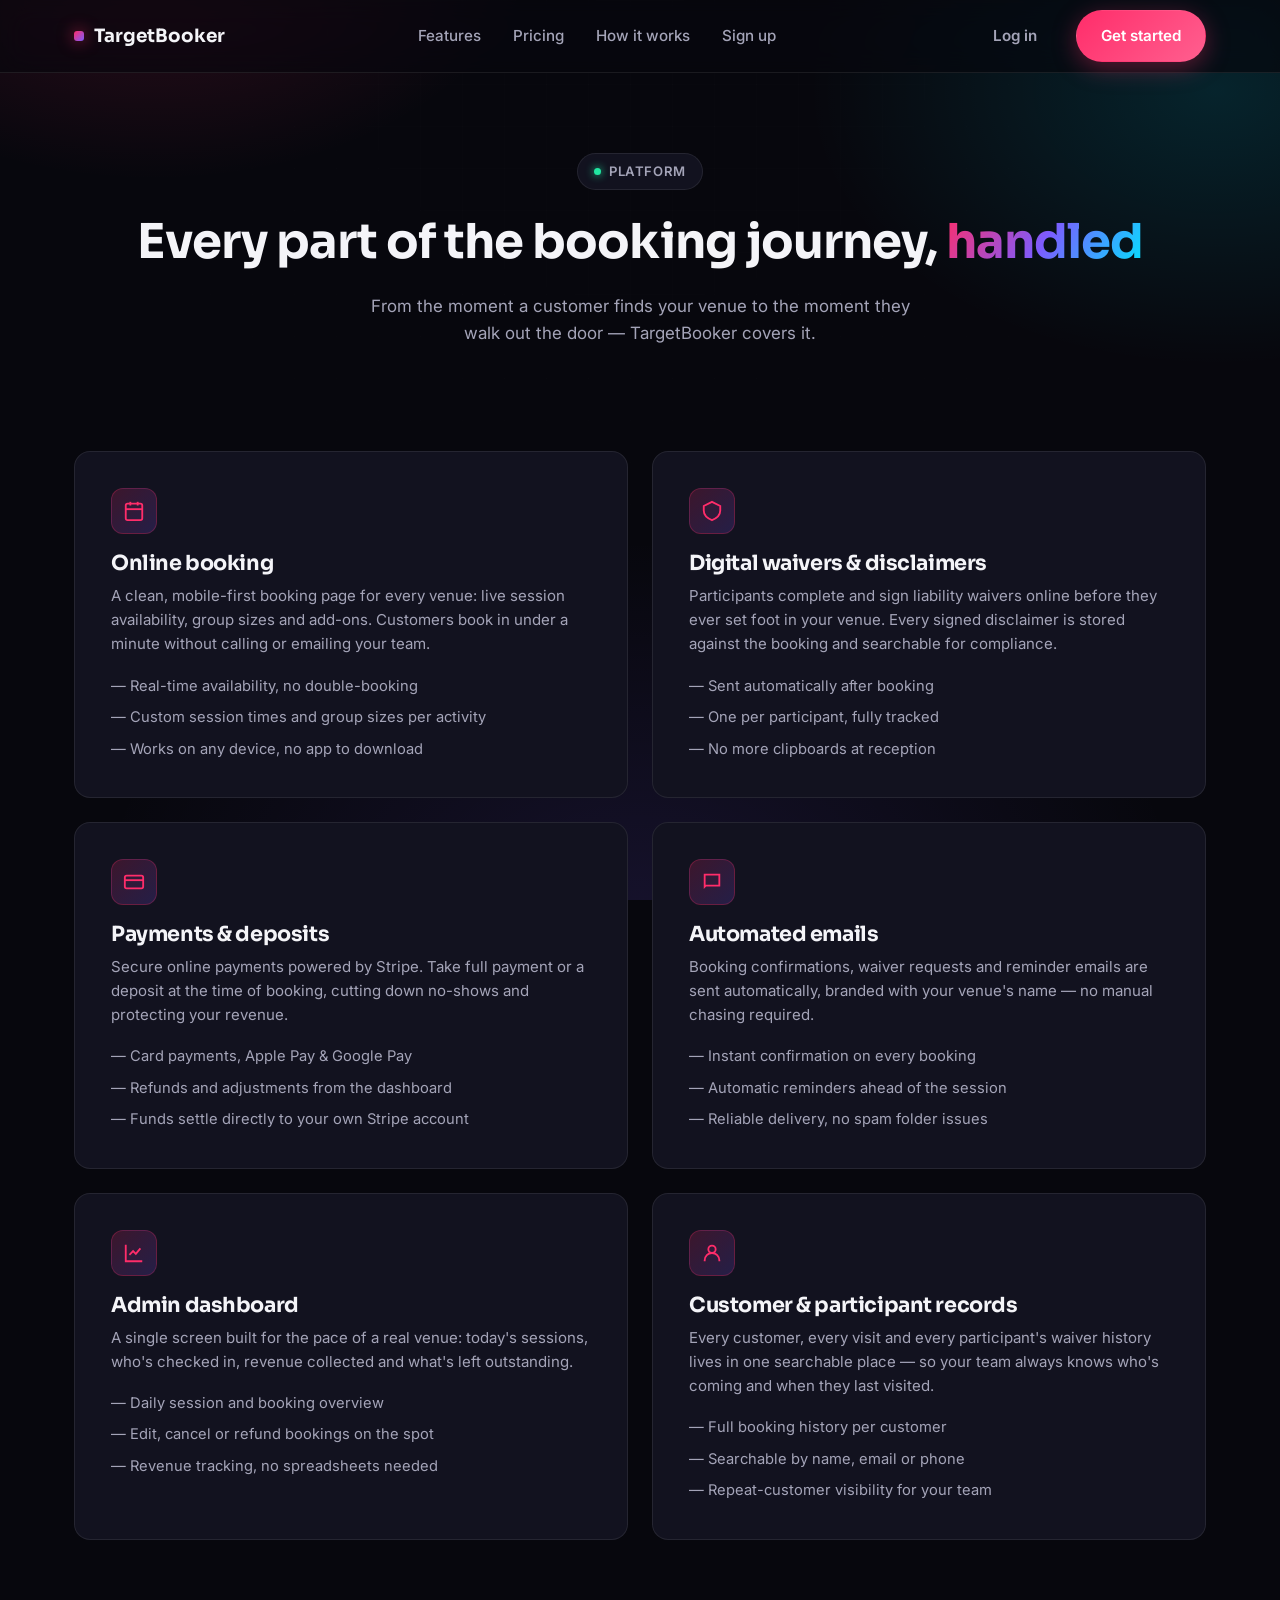
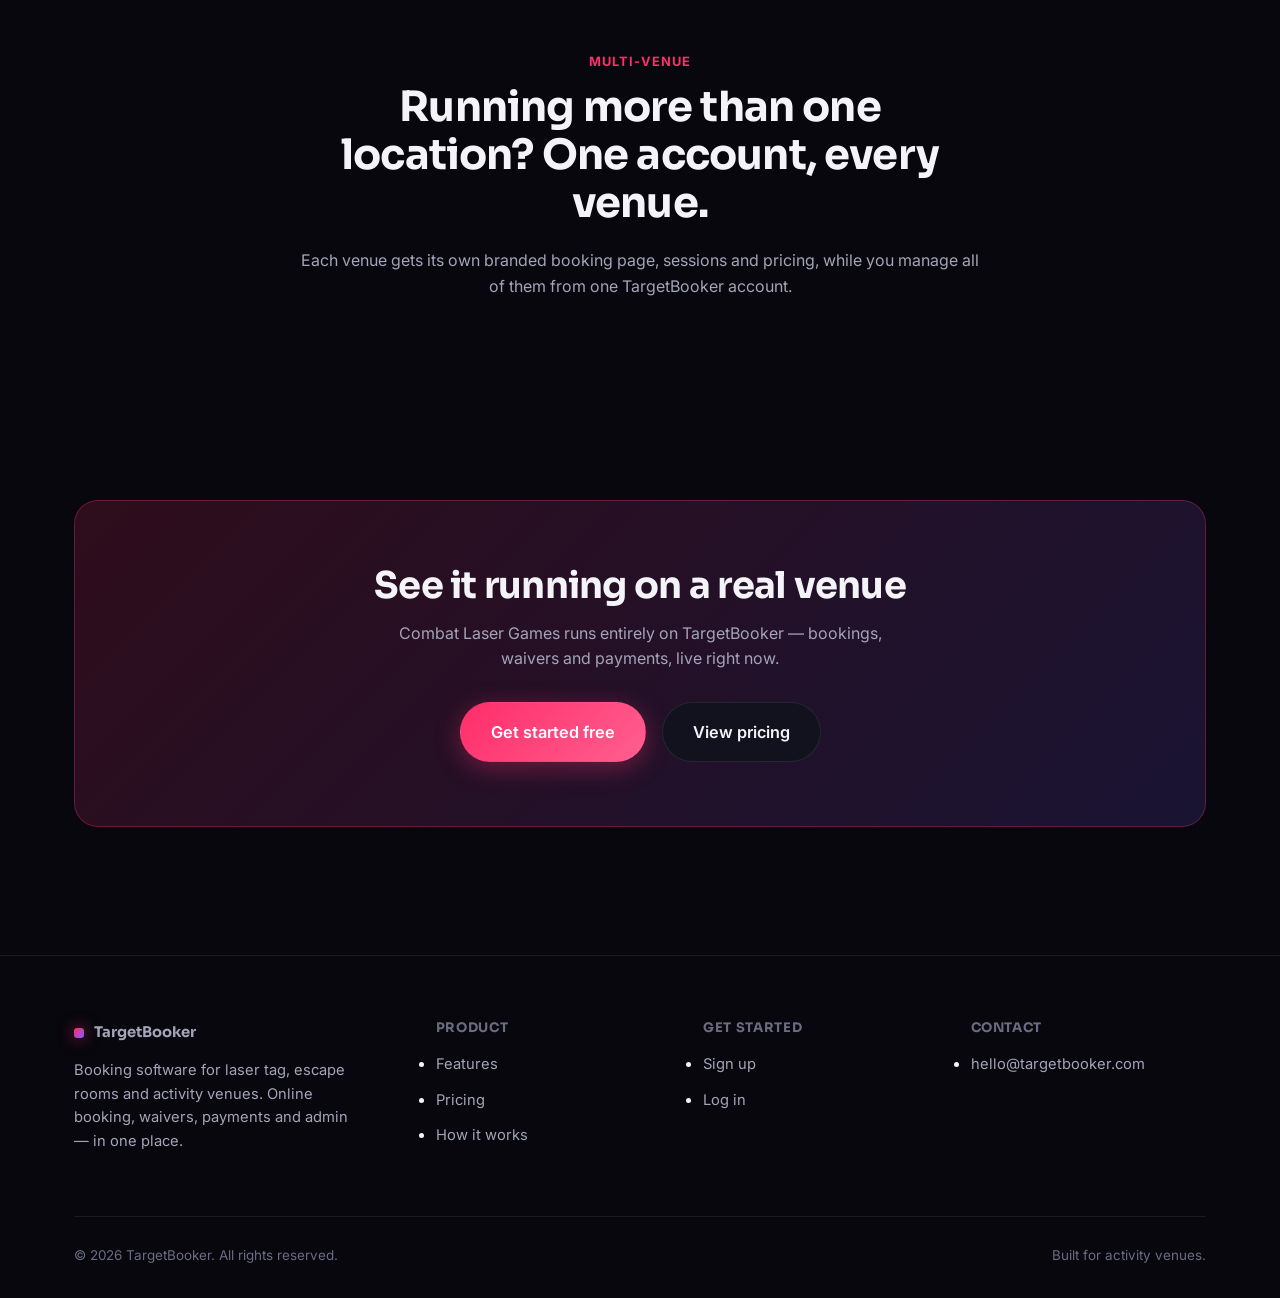
==== features.html @ 28a4218d "Initial TargetBooker marketing site (home, features, pricing, signup, how it works) Co-Authored-By: " ====
<!DOCTYPE html>
<html lang="en">
<head>
<meta charset="UTF-8">
<meta name="viewport" content="width=device-width, initial-scale=1">
<title>Features — TargetBooker</title>
<meta name="description" content="Everything TargetBooker gives your activity venue: online booking, digital waivers, Stripe payments, automated emails, admin dashboard and customer records.">
<link rel="preconnect" href="https://fonts.googleapis.com">
<link href="https://fonts.googleapis.com/css2?family=Inter:wght@400;500;600;700&family=Sora:wght@500;600;700;800&display=swap" rel="stylesheet">
<link rel="stylesheet" href="assets/styles.css">
</head>
<body>
<div class="bg-glow"></div>
<div class="grid-overlay"></div>
<a class="skip-link" href="#main">Skip to content</a>

<header class="nav">
  <div class="container">
    <a href="index.html" class="brand"><span class="dot"></span> TargetBooker</a>
    <nav class="nav-links" id="nav-links">
      <a href="features.html">Features</a>
      <a href="pricing.html">Pricing</a>
      <a href="info.html">How it works</a>
      <a href="signup.html">Sign up</a>
    </nav>
    <div class="nav-cta">
      <a href="https://app.targetbooker.com" class="btn btn-ghost">Log in</a>
      <a href="signup.html" class="btn btn-primary">Get started</a>
      <button class="nav-toggle" aria-label="Toggle menu" aria-expanded="false">
        <svg width="20" height="20" viewBox="0 0 24 24" fill="none" stroke="currentColor" stroke-width="2"><line x1="3" y1="6" x2="21" y2="6"/><line x1="3" y1="12" x2="21" y2="12"/><line x1="3" y1="18" x2="21" y2="18"/></svg>
      </button>
    </div>
  </div>
</header>

<main id="main">

  <section class="page-header">
    <div class="container">
      <span class="eyebrow"><span class="pulse"></span> Platform</span>
      <h1>Every part of the booking journey, <span class="grad" style="background:linear-gradient(120deg,var(--accent),var(--accent-3),var(--accent-2));-webkit-background-clip:text;background-clip:text;color:transparent;">handled</span></h1>
      <p>From the moment a customer finds your venue to the moment they walk out the door — TargetBooker covers it.</p>
    </div>
  </section>

  <section class="section section-tight">
    <div class="container">
      <div class="grid grid-2">
        <div class="card" style="padding:36px;">
          <div class="icon-box"><svg width="22" height="22" viewBox="0 0 24 24" fill="none" stroke="currentColor" stroke-width="2"><rect x="3" y="4" width="18" height="18" rx="2"/><line x1="3" y1="10" x2="21" y2="10"/><line x1="8" y1="2" x2="8" y2="6"/><line x1="16" y1="2" x2="16" y2="6"/></svg></div>
          <h3 style="font-size:1.3rem;">Online booking</h3>
          <p>A clean, mobile-first booking page for every venue: live session availability, group sizes and add-ons. Customers book in under a minute without calling or emailing your team.</p>
          <ul style="list-style:none;padding:0;margin:18px 0 0;display:flex;flex-direction:column;gap:8px;">
            <li style="color:var(--text-dim);font-size:.92rem;">— Real-time availability, no double-booking</li>
            <li style="color:var(--text-dim);font-size:.92rem;">— Custom session times and group sizes per activity</li>
            <li style="color:var(--text-dim);font-size:.92rem;">— Works on any device, no app to download</li>
          </ul>
        </div>
        <div class="card" style="padding:36px;">
          <div class="icon-box"><svg width="22" height="22" viewBox="0 0 24 24" fill="none" stroke="currentColor" stroke-width="2"><path d="M12 2l9 4.5v5c0 5-4 8.5-9 10.5-5-2-9-5.5-9-10.5v-5L12 2z"/></svg></div>
          <h3 style="font-size:1.3rem;">Digital waivers &amp; disclaimers</h3>
          <p>Participants complete and sign liability waivers online before they ever set foot in your venue. Every signed disclaimer is stored against the booking and searchable for compliance.</p>
          <ul style="list-style:none;padding:0;margin:18px 0 0;display:flex;flex-direction:column;gap:8px;">
            <li style="color:var(--text-dim);font-size:.92rem;">— Sent automatically after booking</li>
            <li style="color:var(--text-dim);font-size:.92rem;">— One per participant, fully tracked</li>
            <li style="color:var(--text-dim);font-size:.92rem;">— No more clipboards at reception</li>
          </ul>
        </div>
        <div class="card" style="padding:36px;">
          <div class="icon-box"><svg width="22" height="22" viewBox="0 0 24 24" fill="none" stroke="currentColor" stroke-width="2"><rect x="2" y="5" width="20" height="14" rx="2"/><line x1="2" y1="10" x2="22" y2="10"/></svg></div>
          <h3 style="font-size:1.3rem;">Payments &amp; deposits</h3>
          <p>Secure online payments powered by Stripe. Take full payment or a deposit at the time of booking, cutting down no-shows and protecting your revenue.</p>
          <ul style="list-style:none;padding:0;margin:18px 0 0;display:flex;flex-direction:column;gap:8px;">
            <li style="color:var(--text-dim);font-size:.92rem;">— Card payments, Apple Pay &amp; Google Pay</li>
            <li style="color:var(--text-dim);font-size:.92rem;">— Refunds and adjustments from the dashboard</li>
            <li style="color:var(--text-dim);font-size:.92rem;">— Funds settle directly to your own Stripe account</li>
          </ul>
        </div>
        <div class="card" style="padding:36px;">
          <div class="icon-box"><svg width="22" height="22" viewBox="0 0 24 24" fill="none" stroke="currentColor" stroke-width="2"><path d="M4 4h16v12H5.17L4 17.17V4z"/></svg></div>
          <h3 style="font-size:1.3rem;">Automated emails</h3>
          <p>Booking confirmations, waiver requests and reminder emails are sent automatically, branded with your venue's name — no manual chasing required.</p>
          <ul style="list-style:none;padding:0;margin:18px 0 0;display:flex;flex-direction:column;gap:8px;">
            <li style="color:var(--text-dim);font-size:.92rem;">— Instant confirmation on every booking</li>
            <li style="color:var(--text-dim);font-size:.92rem;">— Automatic reminders ahead of the session</li>
            <li style="color:var(--text-dim);font-size:.92rem;">— Reliable delivery, no spam folder issues</li>
          </ul>
        </div>
        <div class="card" style="padding:36px;">
          <div class="icon-box"><svg width="22" height="22" viewBox="0 0 24 24" fill="none" stroke="currentColor" stroke-width="2"><path d="M3 3v18h18"/><path d="M7 14l4-4 3 3 5-6"/></svg></div>
          <h3 style="font-size:1.3rem;">Admin dashboard</h3>
          <p>A single screen built for the pace of a real venue: today's sessions, who's checked in, revenue collected and what's left outstanding.</p>
          <ul style="list-style:none;padding:0;margin:18px 0 0;display:flex;flex-direction:column;gap:8px;">
            <li style="color:var(--text-dim);font-size:.92rem;">— Daily session and booking overview</li>
            <li style="color:var(--text-dim);font-size:.92rem;">— Edit, cancel or refund bookings on the spot</li>
            <li style="color:var(--text-dim);font-size:.92rem;">— Revenue tracking, no spreadsheets needed</li>
          </ul>
        </div>
        <div class="card" style="padding:36px;">
          <div class="icon-box"><svg width="22" height="22" viewBox="0 0 24 24" fill="none" stroke="currentColor" stroke-width="2"><circle cx="12" cy="8" r="4"/><path d="M4 21v-1a8 8 0 0116 0v1"/></svg></div>
          <h3 style="font-size:1.3rem;">Customer &amp; participant records</h3>
          <p>Every customer, every visit and every participant's waiver history lives in one searchable place — so your team always knows who's coming and when they last visited.</p>
          <ul style="list-style:none;padding:0;margin:18px 0 0;display:flex;flex-direction:column;gap:8px;">
            <li style="color:var(--text-dim);font-size:.92rem;">— Full booking history per customer</li>
            <li style="color:var(--text-dim);font-size:.92rem;">— Searchable by name, email or phone</li>
            <li style="color:var(--text-dim);font-size:.92rem;">— Repeat-customer visibility for your team</li>
          </ul>
        </div>
      </div>
    </div>
  </section>

  <section class="section section-tight">
    <div class="container">
      <div class="section-head">
        <span class="kicker">Multi-venue</span>
        <h2>Running more than one location? One account, every venue.</h2>
        <p>Each venue gets its own branded booking page, sessions and pricing, while you manage all of them from one TargetBooker account.</p>
      </div>
    </div>
  </section>

  <section class="section">
    <div class="container">
      <div class="cta-band">
        <h2>See it running on a real venue</h2>
        <p>Combat Laser Games runs entirely on TargetBooker — bookings, waivers and payments, live right now.</p>
        <div class="hero-actions" style="margin-bottom:0;">
          <a href="signup.html" class="btn btn-primary btn-lg">Get started free</a>
          <a href="pricing.html" class="btn btn-secondary btn-lg">View pricing</a>
        </div>
      </div>
    </div>
  </section>

</main>

<footer>
  <div class="container">
    <div class="footer-grid">
      <div>
        <a href="index.html" class="brand" style="margin-bottom:14px;display:inline-flex;"><span class="dot"></span> TargetBooker</a>
        <p style="max-width:280px;font-size:.92rem;">Booking software for laser tag, escape rooms and activity venues. Online booking, waivers, payments and admin — in one place.</p>
      </div>
      <div>
        <h4>Product</h4>
        <ul>
          <li><a href="features.html">Features</a></li>
          <li><a href="pricing.html">Pricing</a></li>
          <li><a href="info.html">How it works</a></li>
        </ul>
      </div>
      <div>
        <h4>Get started</h4>
        <ul>
          <li><a href="signup.html">Sign up</a></li>
          <li><a href="https://app.targetbooker.com">Log in</a></li>
        </ul>
      </div>
      <div>
        <h4>Contact</h4>
        <ul>
          <li><a href="mailto:hello@targetbooker.com">hello@targetbooker.com</a></li>
        </ul>
      </div>
    </div>
    <div class="footer-bottom">
      <span>© 2026 TargetBooker. All rights reserved.</span>
      <span>Built for activity venues.</span>
    </div>
  </div>
</footer>

<script src="assets/main.js"></script>
</body>
</html>
---- assets/styles.css ----
:root{
  --bg:#07070d;
  --bg-soft:#0d0d18;
  --surface:#12121f;
  --surface-2:#171728;
  --border:rgba(255,255,255,0.08);
  --text:#f4f4f8;
  --text-dim:#a4a4b8;
  --text-faint:#6b6b82;
  --accent:#ff2d6a;
  --accent-2:#00e5ff;
  --accent-3:#7c5cff;
  --success:#21e6a1;
  --radius:16px;
  --radius-sm:10px;
  --shadow-glow: 0 0 0 1px rgba(255,45,106,0.15), 0 8px 40px rgba(255,45,106,0.12);
  --max:1180px;
}

*{box-sizing:border-box;}
html{scroll-behavior:smooth;}
body{
  margin:0;
  background:var(--bg);
  color:var(--text);
  font-family:'Inter',system-ui,-apple-system,Segoe UI,sans-serif;
  font-size:16px;
  line-height:1.6;
  -webkit-font-smoothing:antialiased;
}
h1,h2,h3,h4{
  font-family:'Sora',Inter,system-ui,sans-serif;
  line-height:1.15;
  letter-spacing:-0.02em;
  margin:0 0 .5em;
}
p{margin:0 0 1em;color:var(--text-dim);}
a{color:inherit;text-decoration:none;}
img{max-width:100%;display:block;}
ul{margin:0;padding:0;}
.container{max-width:var(--max);margin:0 auto;padding:0 24px;}

/* background ambience */
.bg-glow{
  position:fixed;inset:0;z-index:-2;pointer-events:none;
  background:
    radial-gradient(640px 420px at 12% -8%, rgba(255,45,106,0.18), transparent 60%),
    radial-gradient(680px 460px at 95% 10%, rgba(0,229,255,0.13), transparent 60%),
    radial-gradient(900px 600px at 50% 100%, rgba(124,92,255,0.12), transparent 60%),
    var(--bg);
}
.grid-overlay{
  position:fixed;inset:0;z-index:-1;pointer-events:none;opacity:.35;
  background-image:
    linear-gradient(rgba(255,255,255,0.035) 1px, transparent 1px),
    linear-gradient(90deg, rgba(255,255,255,0.035) 1px, transparent 1px);
  background-size:42px 42px;
  mask-image:radial-gradient(circle at 50% 0%, black, transparent 70%);
}

/* nav */
.nav{
  position:sticky;top:0;z-index:100;
  backdrop-filter:saturate(160%) blur(14px);
  background:rgba(7,7,13,0.72);
  border-bottom:1px solid var(--border);
}
.nav .container{display:flex;align-items:center;justify-content:space-between;height:72px;}
.brand{display:flex;align-items:center;gap:10px;font-family:'Sora',sans-serif;font-weight:700;font-size:1.15rem;}
.brand .dot{width:10px;height:10px;border-radius:3px;background:linear-gradient(135deg,var(--accent),var(--accent-3));box-shadow:0 0 16px rgba(255,45,106,0.7);}
.nav-links{display:flex;align-items:center;gap:32px;}
.nav-links a{color:var(--text-dim);font-weight:500;font-size:.95rem;transition:color .2s;}
.nav-links a:hover{color:var(--text);}
.nav-cta{display:flex;align-items:center;gap:14px;}
.nav-toggle{display:none;background:none;border:1px solid var(--border);border-radius:8px;width:44px;height:44px;color:var(--text);cursor:pointer;}

/* buttons */
.btn{
  display:inline-flex;align-items:center;justify-content:center;gap:8px;
  padding:13px 24px;border-radius:999px;font-weight:600;font-size:.95rem;
  border:1px solid transparent;cursor:pointer;transition:transform .15s ease, box-shadow .2s ease, opacity .2s;
  min-height:44px;
}
.btn:active{transform:scale(0.97);}
.btn-primary{
  background:linear-gradient(135deg,var(--accent),#ff5f8f);
  color:#fff;box-shadow:0 6px 24px rgba(255,45,106,0.35);
}
.btn-primary:hover{box-shadow:0 10px 32px rgba(255,45,106,0.5);}
.btn-secondary{
  background:var(--surface);border-color:var(--border);color:var(--text);
}
.btn-secondary:hover{background:var(--surface-2);}
.btn-ghost{background:transparent;color:var(--text-dim);}
.btn-ghost:hover{color:var(--text);}
.btn-block{width:100%;}
.btn-lg{padding:16px 30px;font-size:1.02rem;}

/* hero */
.hero{padding:96px 0 64px;text-align:center;}
.eyebrow{
  display:inline-flex;align-items:center;gap:8px;padding:7px 16px;border-radius:999px;
  border:1px solid var(--border);background:var(--surface);color:var(--text-dim);
  font-size:.82rem;font-weight:600;letter-spacing:.04em;text-transform:uppercase;margin-bottom:24px;
}
.eyebrow .pulse{width:7px;height:7px;border-radius:50%;background:var(--success);box-shadow:0 0 8px var(--success);}
.hero h1{font-size:clamp(2.4rem,5.5vw,4.2rem);max-width:880px;margin:0 auto 22px;}
.hero h1 .grad{background:linear-gradient(120deg,var(--accent),var(--accent-3),var(--accent-2));-webkit-background-clip:text;background-clip:text;color:transparent;}
.hero-sub{max-width:620px;margin:0 auto 36px;font-size:1.12rem;color:var(--text-dim);}
.hero-actions{display:flex;gap:16px;justify-content:center;flex-wrap:wrap;margin-bottom:18px;}
.hero-note{color:var(--text-faint);font-size:.88rem;}
.hero-shot{
  margin-top:56px;border-radius:20px;border:1px solid var(--border);
  background:linear-gradient(180deg,var(--surface),var(--bg-soft));
  box-shadow:var(--shadow-glow);overflow:hidden;
}
.hero-shot .bar{display:flex;gap:8px;padding:14px 18px;border-bottom:1px solid var(--border);}
.hero-shot .bar span{width:10px;height:10px;border-radius:50%;background:var(--text-faint);opacity:.5;}
.hero-shot .body{padding:32px;display:grid;grid-template-columns:1.3fr 1fr;gap:24px;}
@media(max-width:760px){.hero-shot .body{grid-template-columns:1fr;}}

/* section */
.section{padding:88px 0;}
.section-tight{padding:56px 0;}
.section-head{max-width:680px;margin:0 auto 56px;text-align:center;}
.section-head h2{font-size:clamp(1.8rem,3.4vw,2.6rem);}
.kicker{color:var(--accent);font-weight:700;font-size:.8rem;letter-spacing:.08em;text-transform:uppercase;margin-bottom:12px;display:block;}

/* logos / social proof */
.proof-strip{padding:28px 0;border-top:1px solid var(--border);border-bottom:1px solid var(--border);}
.proof-row{display:flex;align-items:center;justify-content:center;gap:48px;flex-wrap:wrap;color:var(--text-faint);font-weight:600;letter-spacing:.02em;}

/* grids */
.grid{display:grid;gap:24px;}
.grid-3{grid-template-columns:repeat(3,1fr);}
.grid-4{grid-template-columns:repeat(4,1fr);}
.grid-2{grid-template-columns:repeat(2,1fr);}
@media(max-width:900px){.grid-3,.grid-4{grid-template-columns:repeat(2,1fr);}}
@media(max-width:600px){.grid-3,.grid-4,.grid-2{grid-template-columns:1fr;}}

.card{
  background:var(--surface);border:1px solid var(--border);border-radius:var(--radius);
  padding:28px;transition:transform .2s ease, border-color .2s ease, box-shadow .2s ease;
}
.card:hover{transform:translateY(-4px);border-color:rgba(255,45,106,0.35);box-shadow:0 16px 40px rgba(0,0,0,0.35);}
.icon-box{
  width:46px;height:46px;border-radius:12px;display:flex;align-items:center;justify-content:center;
  background:linear-gradient(135deg,rgba(255,45,106,0.18),rgba(124,92,255,0.18));
  border:1px solid rgba(255,45,106,0.25);margin-bottom:18px;color:var(--accent);
}
.card h3{font-size:1.08rem;margin-bottom:8px;}
.card p{margin-bottom:0;font-size:.94rem;}

/* steps */
.steps{display:grid;grid-template-columns:repeat(4,1fr);gap:24px;}
@media(max-width:900px){.steps{grid-template-columns:repeat(2,1fr);}}
@media(max-width:600px){.steps{grid-template-columns:1fr;}}
.step{position:relative;padding:28px 22px;border-radius:var(--radius);background:var(--surface);border:1px solid var(--border);}
.step .num{font-family:'Sora',sans-serif;font-weight:700;font-size:.85rem;color:var(--accent);margin-bottom:14px;display:block;}

/* pricing */
.pricing-toggle{display:flex;align-items:center;justify-content:center;gap:14px;margin-bottom:48px;}
.toggle-pill{display:inline-flex;background:var(--surface);border:1px solid var(--border);border-radius:999px;padding:4px;}
.toggle-pill button{
  border:none;background:transparent;color:var(--text-dim);padding:9px 20px;border-radius:999px;font-weight:600;
  font-size:.9rem;cursor:pointer;min-height:40px;
}
.toggle-pill button.active{background:linear-gradient(135deg,var(--accent),var(--accent-3));color:#fff;}
.save-badge{background:rgba(33,230,161,0.15);color:var(--success);font-size:.78rem;font-weight:700;padding:4px 10px;border-radius:999px;}

.pricing-grid{display:grid;grid-template-columns:repeat(3,1fr);gap:24px;align-items:stretch;}
@media(max-width:900px){.pricing-grid{grid-template-columns:1fr;max-width:440px;margin:0 auto;}}
.price-card{
  background:var(--surface);border:1px solid var(--border);border-radius:var(--radius);
  padding:34px 28px;display:flex;flex-direction:column;
}
.price-card.featured{
  border-color:rgba(255,45,106,0.55);
  background:linear-gradient(160deg,rgba(255,45,106,0.08),var(--surface) 40%);
  box-shadow:var(--shadow-glow);position:relative;
}
.price-card.featured .badge{
  position:absolute;top:-13px;left:28px;background:linear-gradient(135deg,var(--accent),var(--accent-3));
  color:#fff;font-size:.74rem;font-weight:700;padding:5px 14px;border-radius:999px;letter-spacing:.03em;
}
.price-card .plan-name{font-weight:700;font-size:1.05rem;margin-bottom:6px;}
.price-card .plan-desc{color:var(--text-faint);font-size:.86rem;margin-bottom:22px;}
.price-card .amount{display:flex;align-items:baseline;gap:6px;margin-bottom:4px;}
.price-card .amount .num{font-family:'Sora',sans-serif;font-size:2.6rem;font-weight:700;}
.price-card .amount .per{color:var(--text-faint);font-size:.9rem;}
.price-card .billed{color:var(--text-faint);font-size:.82rem;margin-bottom:26px;}
.price-card ul{margin-bottom:28px;flex:1;}
.price-card li{
  display:flex;gap:10px;align-items:flex-start;padding:8px 0;font-size:.92rem;color:var(--text-dim);
  border-top:1px solid var(--border);
}
.price-card li:first-child{border-top:none;}
.price-card li svg{flex-shrink:0;margin-top:2px;color:var(--success);}

/* testimonial / case study */
.case-card{
  display:grid;grid-template-columns:0.9fr 1.1fr;gap:0;border:1px solid var(--border);border-radius:var(--radius);
  overflow:hidden;background:var(--surface);
}
@media(max-width:800px){.case-card{grid-template-columns:1fr;}}
.case-card .visual{
  background:linear-gradient(160deg,rgba(255,45,106,0.22),rgba(124,92,255,0.18));
  padding:40px;display:flex;flex-direction:column;justify-content:center;gap:18px;
}
.case-card .visual .stat{font-family:'Sora',sans-serif;font-weight:700;font-size:2.1rem;}
.case-card .visual .stat-label{color:var(--text-dim);font-size:.86rem;}
.case-card .content{padding:40px;}
.case-card blockquote{font-size:1.2rem;color:var(--text);margin:0 0 20px;font-family:'Sora',sans-serif;font-weight:500;line-height:1.4;}
.case-card .person{display:flex;align-items:center;gap:12px;}
.case-card .avatar{width:42px;height:42px;border-radius:50%;background:linear-gradient(135deg,var(--accent-3),var(--accent-2));}

/* faq */
.faq-item{border-bottom:1px solid var(--border);padding:22px 0;}
.faq-item summary{cursor:pointer;font-weight:600;font-size:1rem;list-style:none;display:flex;justify-content:space-between;align-items:center;}
.faq-item summary::-webkit-details-marker{display:none;}
.faq-item summary .chev{transition:transform .2s;color:var(--text-faint);}
.faq-item[open] summary .chev{transform:rotate(45deg);}
.faq-item p{margin-top:14px;margin-bottom:0;}

/* forms */
.form-card{background:var(--surface);border:1px solid var(--border);border-radius:var(--radius);padding:36px;}
.field{margin-bottom:20px;}
.field label{display:block;font-size:.86rem;font-weight:600;margin-bottom:8px;color:var(--text);}
.field .req{color:var(--accent);}
.field input,.field select,.field textarea{
  width:100%;padding:13px 14px;background:var(--bg-soft);border:1px solid var(--border);border-radius:var(--radius-sm);
  color:var(--text);font-size:.95rem;font-family:inherit;min-height:44px;
}
.field input:focus,.field select:focus,.field textarea:focus{outline:2px solid var(--accent-3);outline-offset:1px;border-color:transparent;}
.field-row{display:grid;grid-template-columns:1fr 1fr;gap:16px;}
@media(max-width:600px){.field-row{grid-template-columns:1fr;}}
.field-hint{font-size:.8rem;color:var(--text-faint);margin-top:6px;}

/* cta band */
.cta-band{
  border-radius:24px;padding:64px 48px;text-align:center;position:relative;overflow:hidden;
  background:linear-gradient(135deg,rgba(255,45,106,0.16),rgba(124,92,255,0.16));
  border:1px solid rgba(255,45,106,0.3);
}
.cta-band h2{font-size:clamp(1.7rem,3vw,2.3rem);margin-bottom:14px;}
.cta-band p{max-width:520px;margin:0 auto 30px;}

/* footer */
footer{border-top:1px solid var(--border);padding:64px 0 32px;margin-top:40px;}
.footer-grid{display:grid;grid-template-columns:1.4fr 1fr 1fr 1fr;gap:32px;margin-bottom:48px;}
@media(max-width:760px){.footer-grid{grid-template-columns:1fr 1fr;}}
.footer-grid h4{font-size:.82rem;text-transform:uppercase;letter-spacing:.05em;color:var(--text-faint);margin-bottom:16px;}
.footer-grid li{margin-bottom:10px;}
.footer-grid a{color:var(--text-dim);font-size:.92rem;}
.footer-grid a:hover{color:var(--text);}
.footer-bottom{display:flex;justify-content:space-between;align-items:center;padding-top:28px;border-top:1px solid var(--border);color:var(--text-faint);font-size:.84rem;flex-wrap:wrap;gap:12px;}

/* page header (non-home) */
.page-header{padding:80px 0 48px;text-align:center;}
.page-header h1{font-size:clamp(2rem,4.5vw,3rem);}
.page-header p{max-width:560px;margin:0 auto;font-size:1.06rem;}

/* mobile nav */
@media(max-width:880px){
  .nav-links{position:fixed;top:72px;left:0;right:0;background:var(--bg-soft);border-bottom:1px solid var(--border);
    flex-direction:column;align-items:flex-start;padding:20px 24px 28px;gap:18px;display:none;}
  .nav-links.open{display:flex;}
  .nav-toggle{display:flex;align-items:center;justify-content:center;}
  .nav-cta .btn-ghost{display:none;}
}

.skip-link{position:absolute;left:-999px;top:0;}
.skip-link:focus{left:12px;top:12px;background:var(--accent);color:#fff;padding:8px 14px;border-radius:8px;z-index:200;}

@media (prefers-reduced-motion: reduce){
  *{animation-duration:.001ms !important;transition-duration:.001ms !important;}
}
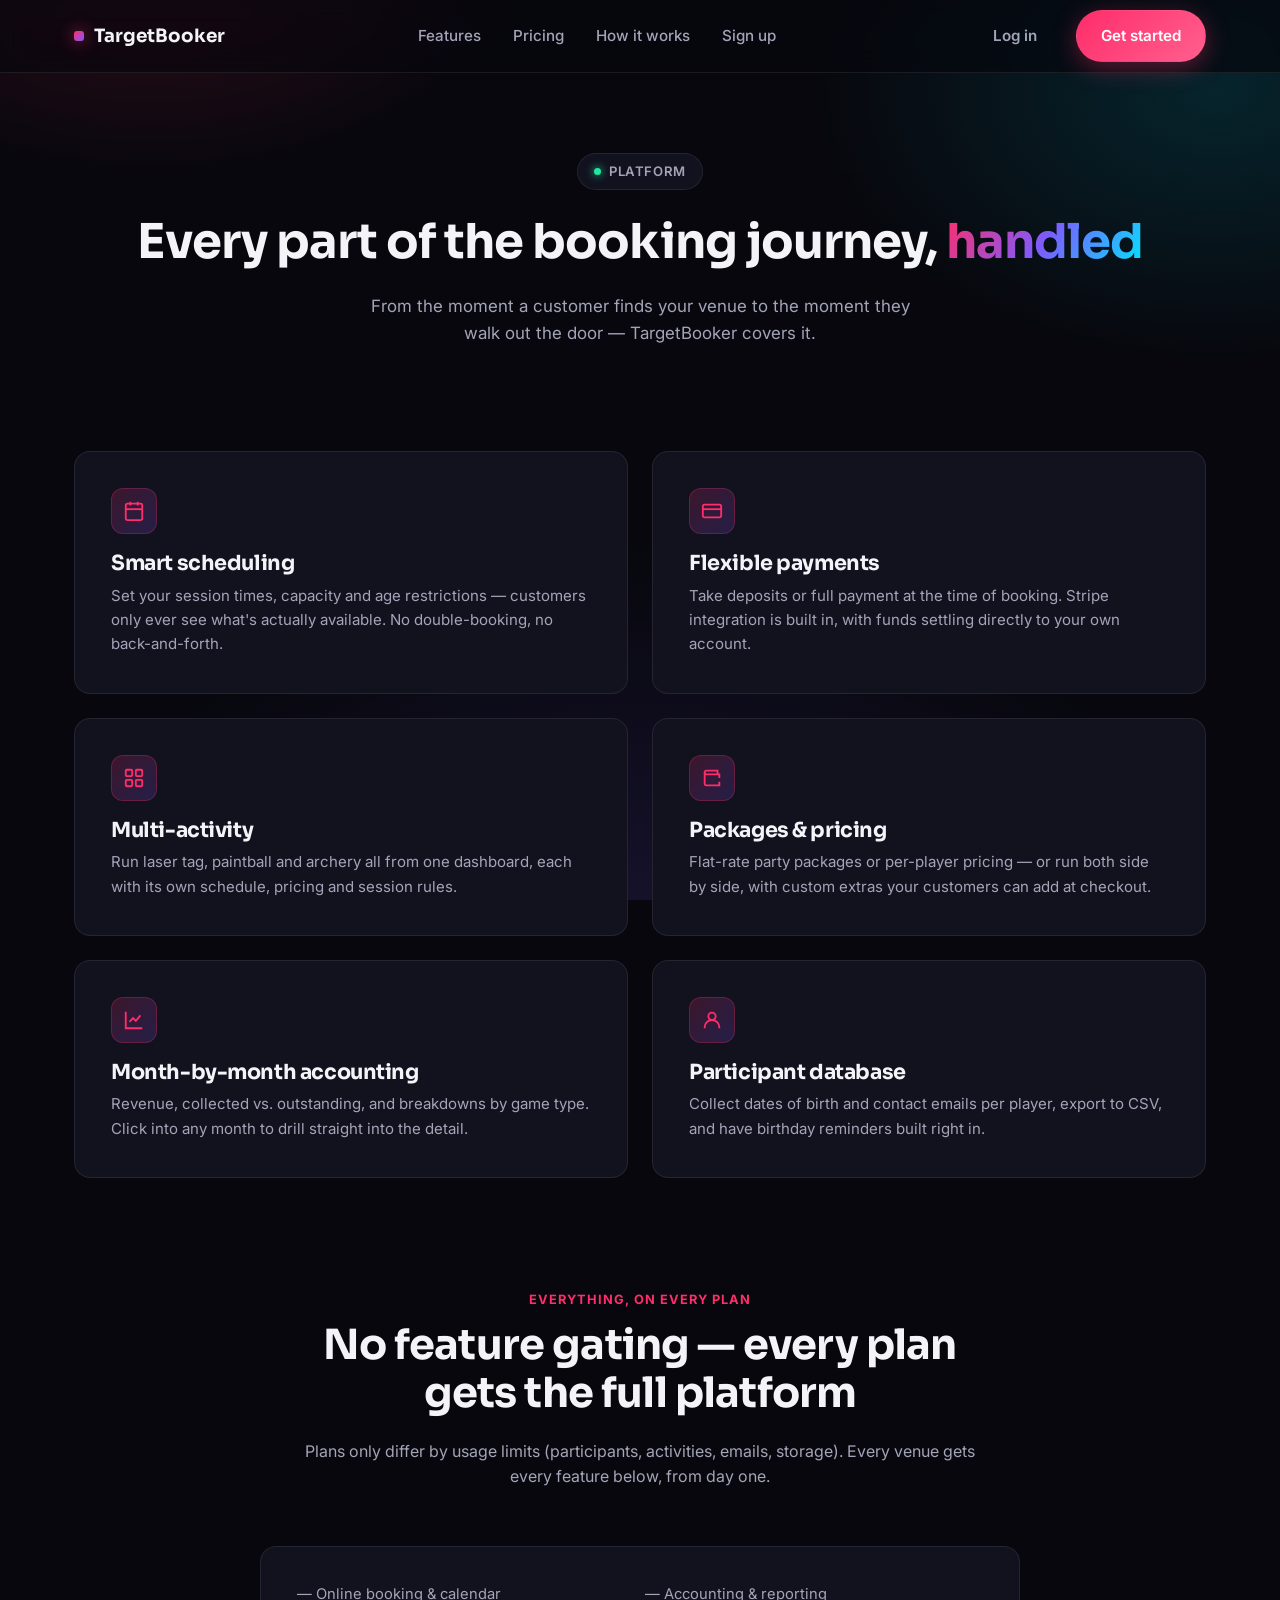
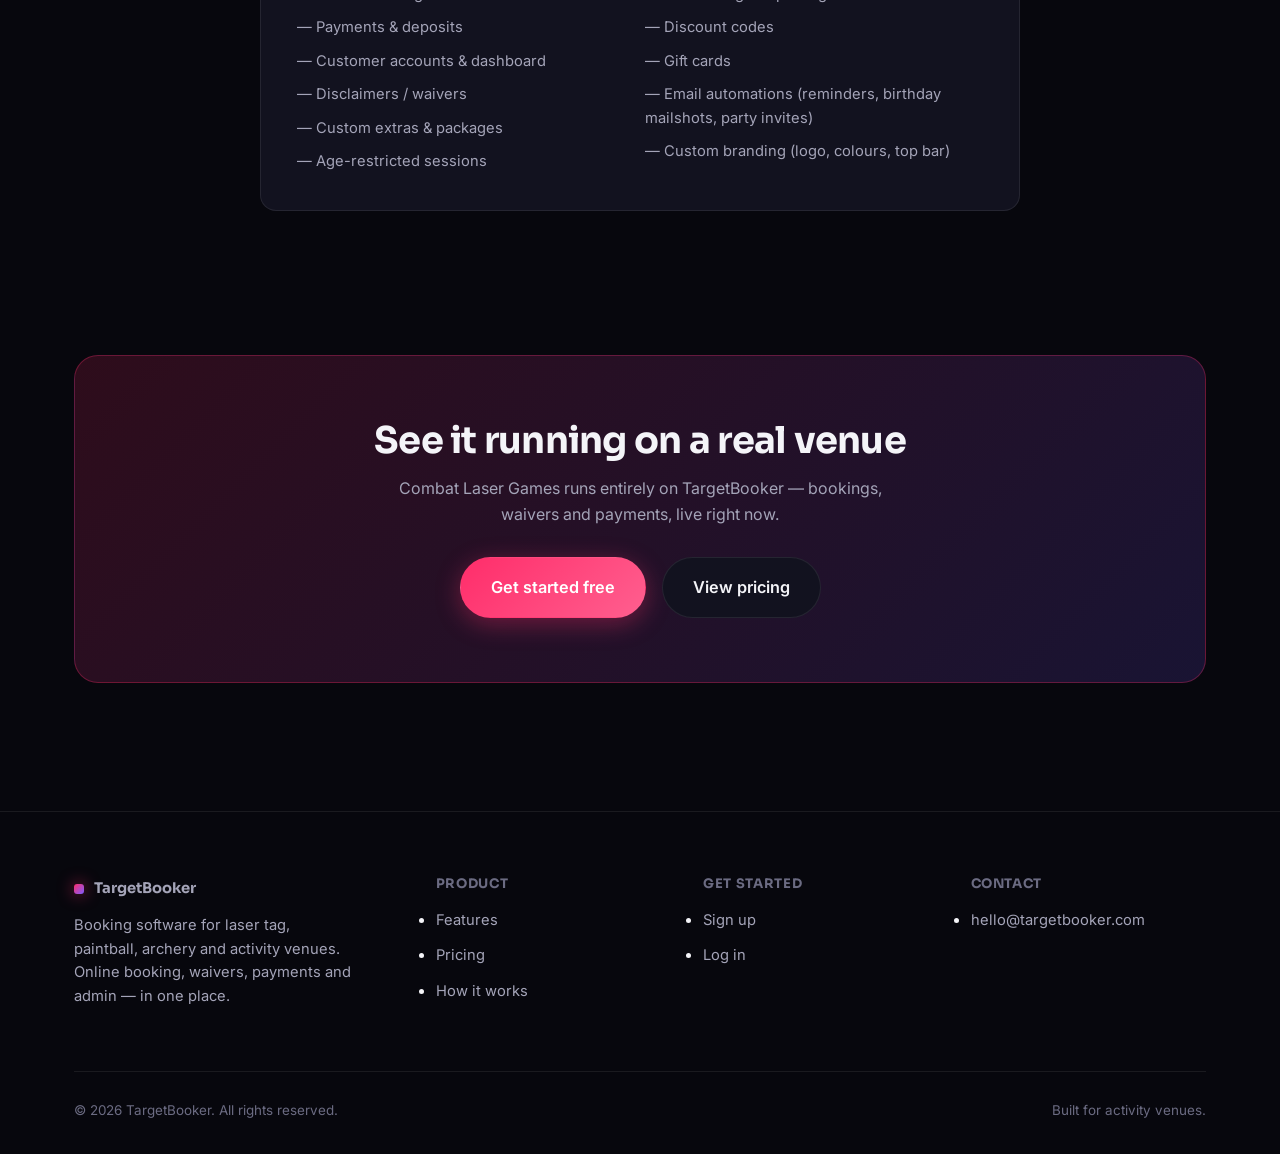
==== commit 146e2454: "Align marketing site copy and pricing with real TargetBooker app data Pull plans, limits and feature" ====
--- a/features.html
+++ b/features.html
@@ -21,11 +21,11 @@
       <a href="features.html">Features</a>
       <a href="pricing.html">Pricing</a>
       <a href="info.html">How it works</a>
-      <a href="signup.html">Sign up</a>
+      <a href="https://app.targetbooker.com/onboarding">Sign up</a>
     </nav>
     <div class="nav-cta">
-      <a href="https://app.targetbooker.com" class="btn btn-ghost">Log in</a>
-      <a href="signup.html" class="btn btn-primary">Get started</a>
+      <a href="https://app.targetbooker.com/sign-in" class="btn btn-ghost">Log in</a>
+      <a href="https://app.targetbooker.com/onboarding" class="btn btn-primary">Get started</a>
       <button class="nav-toggle" aria-label="Toggle menu" aria-expanded="false">
         <svg width="20" height="20" viewBox="0 0 24 24" fill="none" stroke="currentColor" stroke-width="2"><line x1="3" y1="6" x2="21" y2="6"/><line x1="3" y1="12" x2="21" y2="12"/><line x1="3" y1="18" x2="21" y2="18"/></svg>
       </button>
@@ -48,63 +48,33 @@
       <div class="grid grid-2">
         <div class="card" style="padding:36px;">
           <div class="icon-box"><svg width="22" height="22" viewBox="0 0 24 24" fill="none" stroke="currentColor" stroke-width="2"><rect x="3" y="4" width="18" height="18" rx="2"/><line x1="3" y1="10" x2="21" y2="10"/><line x1="8" y1="2" x2="8" y2="6"/><line x1="16" y1="2" x2="16" y2="6"/></svg></div>
-          <h3 style="font-size:1.3rem;">Online booking</h3>
-          <p>A clean, mobile-first booking page for every venue: live session availability, group sizes and add-ons. Customers book in under a minute without calling or emailing your team.</p>
-          <ul style="list-style:none;padding:0;margin:18px 0 0;display:flex;flex-direction:column;gap:8px;">
-            <li style="color:var(--text-dim);font-size:.92rem;">— Real-time availability, no double-booking</li>
-            <li style="color:var(--text-dim);font-size:.92rem;">— Custom session times and group sizes per activity</li>
-            <li style="color:var(--text-dim);font-size:.92rem;">— Works on any device, no app to download</li>
-          </ul>
-        </div>
-        <div class="card" style="padding:36px;">
-          <div class="icon-box"><svg width="22" height="22" viewBox="0 0 24 24" fill="none" stroke="currentColor" stroke-width="2"><path d="M12 2l9 4.5v5c0 5-4 8.5-9 10.5-5-2-9-5.5-9-10.5v-5L12 2z"/></svg></div>
-          <h3 style="font-size:1.3rem;">Digital waivers &amp; disclaimers</h3>
-          <p>Participants complete and sign liability waivers online before they ever set foot in your venue. Every signed disclaimer is stored against the booking and searchable for compliance.</p>
-          <ul style="list-style:none;padding:0;margin:18px 0 0;display:flex;flex-direction:column;gap:8px;">
-            <li style="color:var(--text-dim);font-size:.92rem;">— Sent automatically after booking</li>
-            <li style="color:var(--text-dim);font-size:.92rem;">— One per participant, fully tracked</li>
-            <li style="color:var(--text-dim);font-size:.92rem;">— No more clipboards at reception</li>
-          </ul>
+          <h3 style="font-size:1.3rem;">Smart scheduling</h3>
+          <p>Set your session times, capacity and age restrictions — customers only ever see what's actually available. No double-booking, no back-and-forth.</p>
         </div>
         <div class="card" style="padding:36px;">
           <div class="icon-box"><svg width="22" height="22" viewBox="0 0 24 24" fill="none" stroke="currentColor" stroke-width="2"><rect x="2" y="5" width="20" height="14" rx="2"/><line x1="2" y1="10" x2="22" y2="10"/></svg></div>
-          <h3 style="font-size:1.3rem;">Payments &amp; deposits</h3>
-          <p>Secure online payments powered by Stripe. Take full payment or a deposit at the time of booking, cutting down no-shows and protecting your revenue.</p>
-          <ul style="list-style:none;padding:0;margin:18px 0 0;display:flex;flex-direction:column;gap:8px;">
-            <li style="color:var(--text-dim);font-size:.92rem;">— Card payments, Apple Pay &amp; Google Pay</li>
-            <li style="color:var(--text-dim);font-size:.92rem;">— Refunds and adjustments from the dashboard</li>
-            <li style="color:var(--text-dim);font-size:.92rem;">— Funds settle directly to your own Stripe account</li>
-          </ul>
+          <h3 style="font-size:1.3rem;">Flexible payments</h3>
+          <p>Take deposits or full payment at the time of booking. Stripe integration is built in, with funds settling directly to your own account.</p>
         </div>
         <div class="card" style="padding:36px;">
-          <div class="icon-box"><svg width="22" height="22" viewBox="0 0 24 24" fill="none" stroke="currentColor" stroke-width="2"><path d="M4 4h16v12H5.17L4 17.17V4z"/></svg></div>
-          <h3 style="font-size:1.3rem;">Automated emails</h3>
-          <p>Booking confirmations, waiver requests and reminder emails are sent automatically, branded with your venue's name — no manual chasing required.</p>
-          <ul style="list-style:none;padding:0;margin:18px 0 0;display:flex;flex-direction:column;gap:8px;">
-            <li style="color:var(--text-dim);font-size:.92rem;">— Instant confirmation on every booking</li>
-            <li style="color:var(--text-dim);font-size:.92rem;">— Automatic reminders ahead of the session</li>
-            <li style="color:var(--text-dim);font-size:.92rem;">— Reliable delivery, no spam folder issues</li>
-          </ul>
+          <div class="icon-box"><svg width="22" height="22" viewBox="0 0 24 24" fill="none" stroke="currentColor" stroke-width="2"><rect x="3" y="3" width="7" height="7" rx="1"/><rect x="14" y="3" width="7" height="7" rx="1"/><rect x="3" y="14" width="7" height="7" rx="1"/><rect x="14" y="14" width="7" height="7" rx="1"/></svg></div>
+          <h3 style="font-size:1.3rem;">Multi-activity</h3>
+          <p>Run laser tag, paintball and archery all from one dashboard, each with its own schedule, pricing and session rules.</p>
+        </div>
+        <div class="card" style="padding:36px;">
+          <div class="icon-box"><svg width="22" height="22" viewBox="0 0 24 24" fill="none" stroke="currentColor" stroke-width="2"><path d="M20 12V8H6a2 2 0 010-4h12v4"/><path d="M4 6v12a2 2 0 002 2h14v-4"/><path d="M18 14h.01"/></svg></div>
+          <h3 style="font-size:1.3rem;">Packages &amp; pricing</h3>
+          <p>Flat-rate party packages or per-player pricing — or run both side by side, with custom extras your customers can add at checkout.</p>
         </div>
         <div class="card" style="padding:36px;">
           <div class="icon-box"><svg width="22" height="22" viewBox="0 0 24 24" fill="none" stroke="currentColor" stroke-width="2"><path d="M3 3v18h18"/><path d="M7 14l4-4 3 3 5-6"/></svg></div>
-          <h3 style="font-size:1.3rem;">Admin dashboard</h3>
-          <p>A single screen built for the pace of a real venue: today's sessions, who's checked in, revenue collected and what's left outstanding.</p>
-          <ul style="list-style:none;padding:0;margin:18px 0 0;display:flex;flex-direction:column;gap:8px;">
-            <li style="color:var(--text-dim);font-size:.92rem;">— Daily session and booking overview</li>
-            <li style="color:var(--text-dim);font-size:.92rem;">— Edit, cancel or refund bookings on the spot</li>
-            <li style="color:var(--text-dim);font-size:.92rem;">— Revenue tracking, no spreadsheets needed</li>
-          </ul>
+          <h3 style="font-size:1.3rem;">Month-by-month accounting</h3>
+          <p>Revenue, collected vs. outstanding, and breakdowns by game type. Click into any month to drill straight into the detail.</p>
         </div>
         <div class="card" style="padding:36px;">
           <div class="icon-box"><svg width="22" height="22" viewBox="0 0 24 24" fill="none" stroke="currentColor" stroke-width="2"><circle cx="12" cy="8" r="4"/><path d="M4 21v-1a8 8 0 0116 0v1"/></svg></div>
-          <h3 style="font-size:1.3rem;">Customer &amp; participant records</h3>
-          <p>Every customer, every visit and every participant's waiver history lives in one searchable place — so your team always knows who's coming and when they last visited.</p>
-          <ul style="list-style:none;padding:0;margin:18px 0 0;display:flex;flex-direction:column;gap:8px;">
-            <li style="color:var(--text-dim);font-size:.92rem;">— Full booking history per customer</li>
-            <li style="color:var(--text-dim);font-size:.92rem;">— Searchable by name, email or phone</li>
-            <li style="color:var(--text-dim);font-size:.92rem;">— Repeat-customer visibility for your team</li>
-          </ul>
+          <h3 style="font-size:1.3rem;">Participant database</h3>
+          <p>Collect dates of birth and contact emails per player, export to CSV, and have birthday reminders built right in.</p>
         </div>
       </div>
     </div>
@@ -113,9 +83,28 @@
   <section class="section section-tight">
     <div class="container">
       <div class="section-head">
-        <span class="kicker">Multi-venue</span>
-        <h2>Running more than one location? One account, every venue.</h2>
-        <p>Each venue gets its own branded booking page, sessions and pricing, while you manage all of them from one TargetBooker account.</p>
+        <span class="kicker">Everything, on every plan</span>
+        <h2>No feature gating — every plan gets the full platform</h2>
+        <p>Plans only differ by usage limits (participants, activities, emails, storage). Every venue gets every feature below, from day one.</p>
+      </div>
+      <div class="card" style="padding:36px;max-width:760px;margin:0 auto;">
+        <div class="grid grid-2" style="gap:10px;">
+          <div style="display:flex;flex-direction:column;gap:10px;">
+            <span style="color:var(--text-dim);font-size:.92rem;">— Online booking &amp; calendar</span>
+            <span style="color:var(--text-dim);font-size:.92rem;">— Payments &amp; deposits</span>
+            <span style="color:var(--text-dim);font-size:.92rem;">— Customer accounts &amp; dashboard</span>
+            <span style="color:var(--text-dim);font-size:.92rem;">— Disclaimers / waivers</span>
+            <span style="color:var(--text-dim);font-size:.92rem;">— Custom extras &amp; packages</span>
+            <span style="color:var(--text-dim);font-size:.92rem;">— Age-restricted sessions</span>
+          </div>
+          <div style="display:flex;flex-direction:column;gap:10px;">
+            <span style="color:var(--text-dim);font-size:.92rem;">— Accounting &amp; reporting</span>
+            <span style="color:var(--text-dim);font-size:.92rem;">— Discount codes</span>
+            <span style="color:var(--text-dim);font-size:.92rem;">— Gift cards</span>
+            <span style="color:var(--text-dim);font-size:.92rem;">— Email automations (reminders, birthday mailshots, party invites)</span>
+            <span style="color:var(--text-dim);font-size:.92rem;">— Custom branding (logo, colours, top bar)</span>
+          </div>
+        </div>
       </div>
     </div>
   </section>
@@ -126,7 +115,7 @@
         <h2>See it running on a real venue</h2>
         <p>Combat Laser Games runs entirely on TargetBooker — bookings, waivers and payments, live right now.</p>
         <div class="hero-actions" style="margin-bottom:0;">
-          <a href="signup.html" class="btn btn-primary btn-lg">Get started free</a>
+          <a href="https://app.targetbooker.com/onboarding" class="btn btn-primary btn-lg">Get started free</a>
           <a href="pricing.html" class="btn btn-secondary btn-lg">View pricing</a>
         </div>
       </div>
@@ -140,7 +129,7 @@
     <div class="footer-grid">
       <div>
         <a href="index.html" class="brand" style="margin-bottom:14px;display:inline-flex;"><span class="dot"></span> TargetBooker</a>
-        <p style="max-width:280px;font-size:.92rem;">Booking software for laser tag, escape rooms and activity venues. Online booking, waivers, payments and admin — in one place.</p>
+        <p style="max-width:280px;font-size:.92rem;">Booking software for laser tag, paintball, archery and activity venues. Online booking, waivers, payments and admin — in one place.</p>
       </div>
       <div>
         <h4>Product</h4>
@@ -153,8 +142,8 @@
       <div>
         <h4>Get started</h4>
         <ul>
-          <li><a href="signup.html">Sign up</a></li>
-          <li><a href="https://app.targetbooker.com">Log in</a></li>
+          <li><a href="https://app.targetbooker.com/onboarding">Sign up</a></li>
+          <li><a href="https://app.targetbooker.com/sign-in">Log in</a></li>
         </ul>
       </div>
       <div>
--- a/assets/styles.css
+++ b/assets/styles.css
@@ -169,7 +169,10 @@
 .save-badge{background:rgba(33,230,161,0.15);color:var(--success);font-size:.78rem;font-weight:700;padding:4px 10px;border-radius:999px;}
 
 .pricing-grid{display:grid;grid-template-columns:repeat(3,1fr);gap:24px;align-items:stretch;}
+.pricing-grid-4{grid-template-columns:repeat(4,1fr);}
+@media(max-width:1100px){.pricing-grid-4{grid-template-columns:repeat(2,1fr);}}
 @media(max-width:900px){.pricing-grid{grid-template-columns:1fr;max-width:440px;margin:0 auto;}}
+@media(max-width:560px){.pricing-grid-4{grid-template-columns:1fr;max-width:440px;margin:0 auto;}}
 .price-card{
   background:var(--surface);border:1px solid var(--border);border-radius:var(--radius);
   padding:34px 28px;display:flex;flex-direction:column;
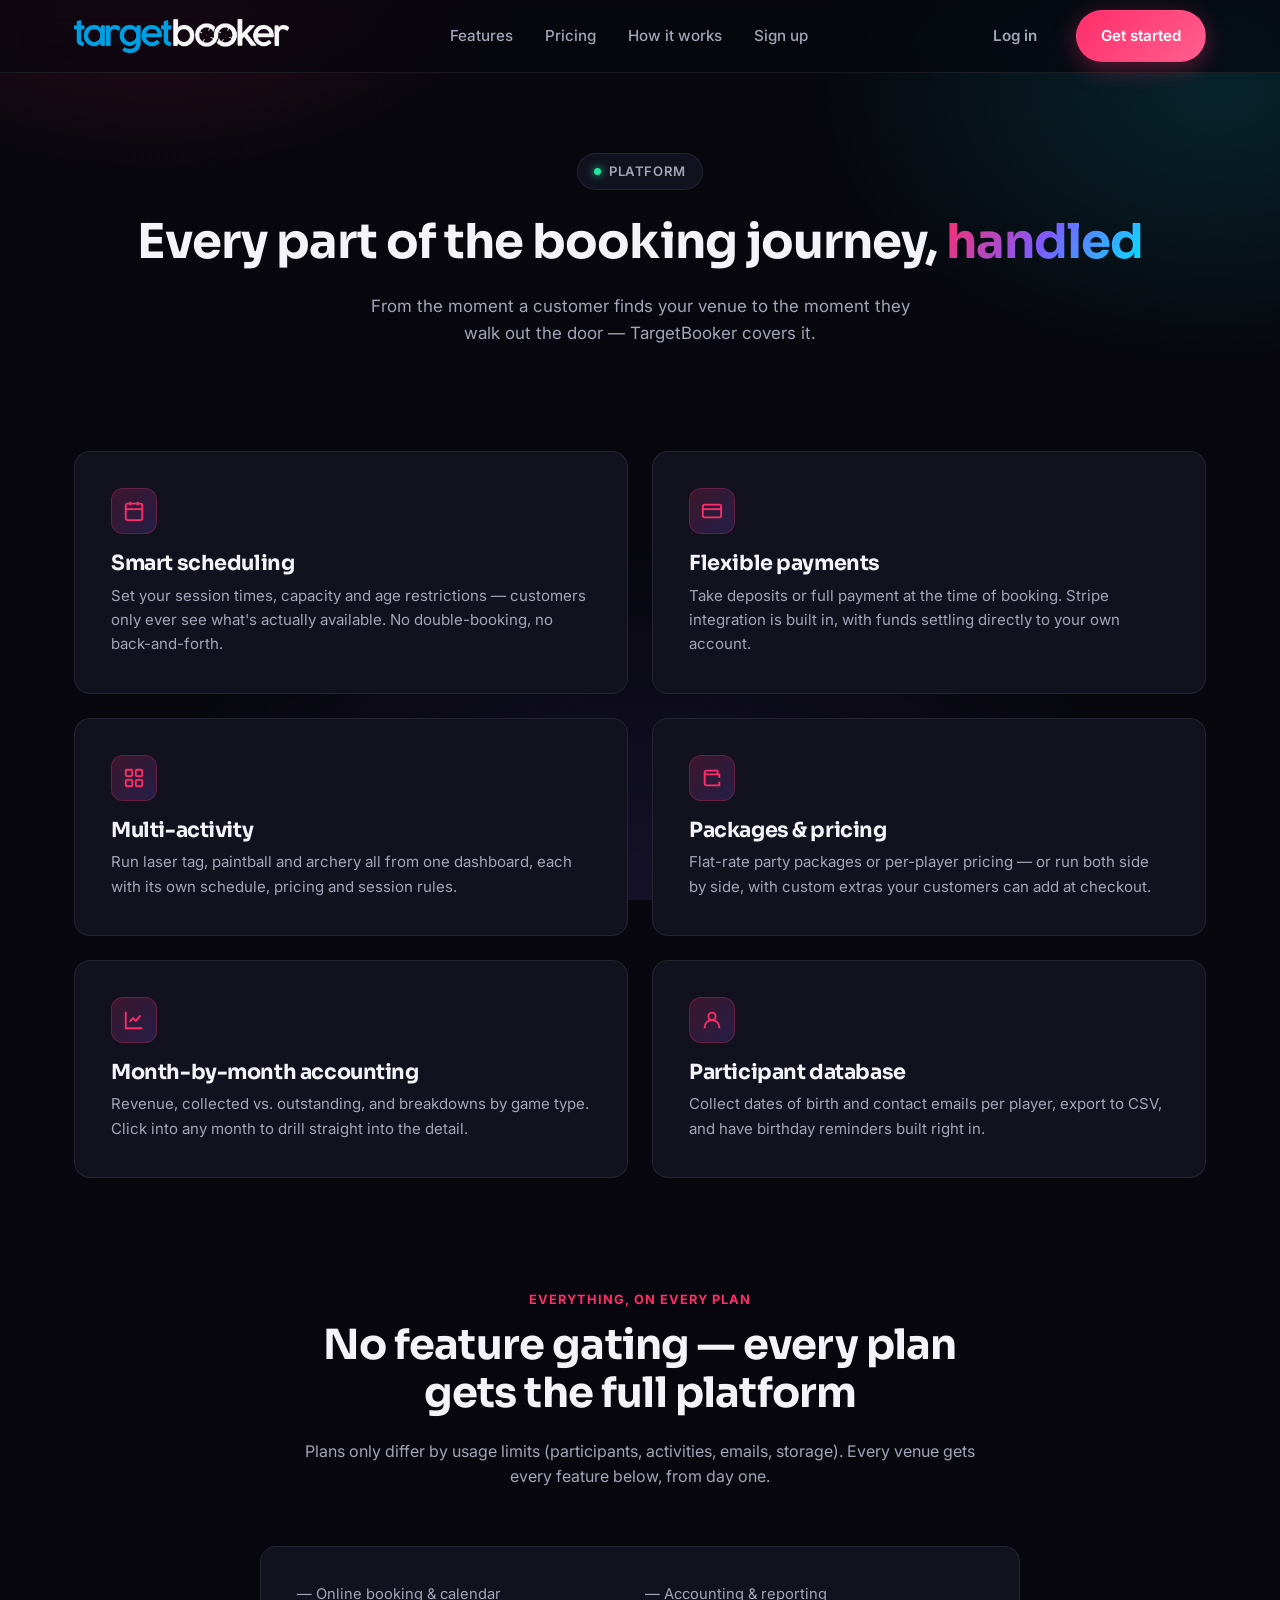
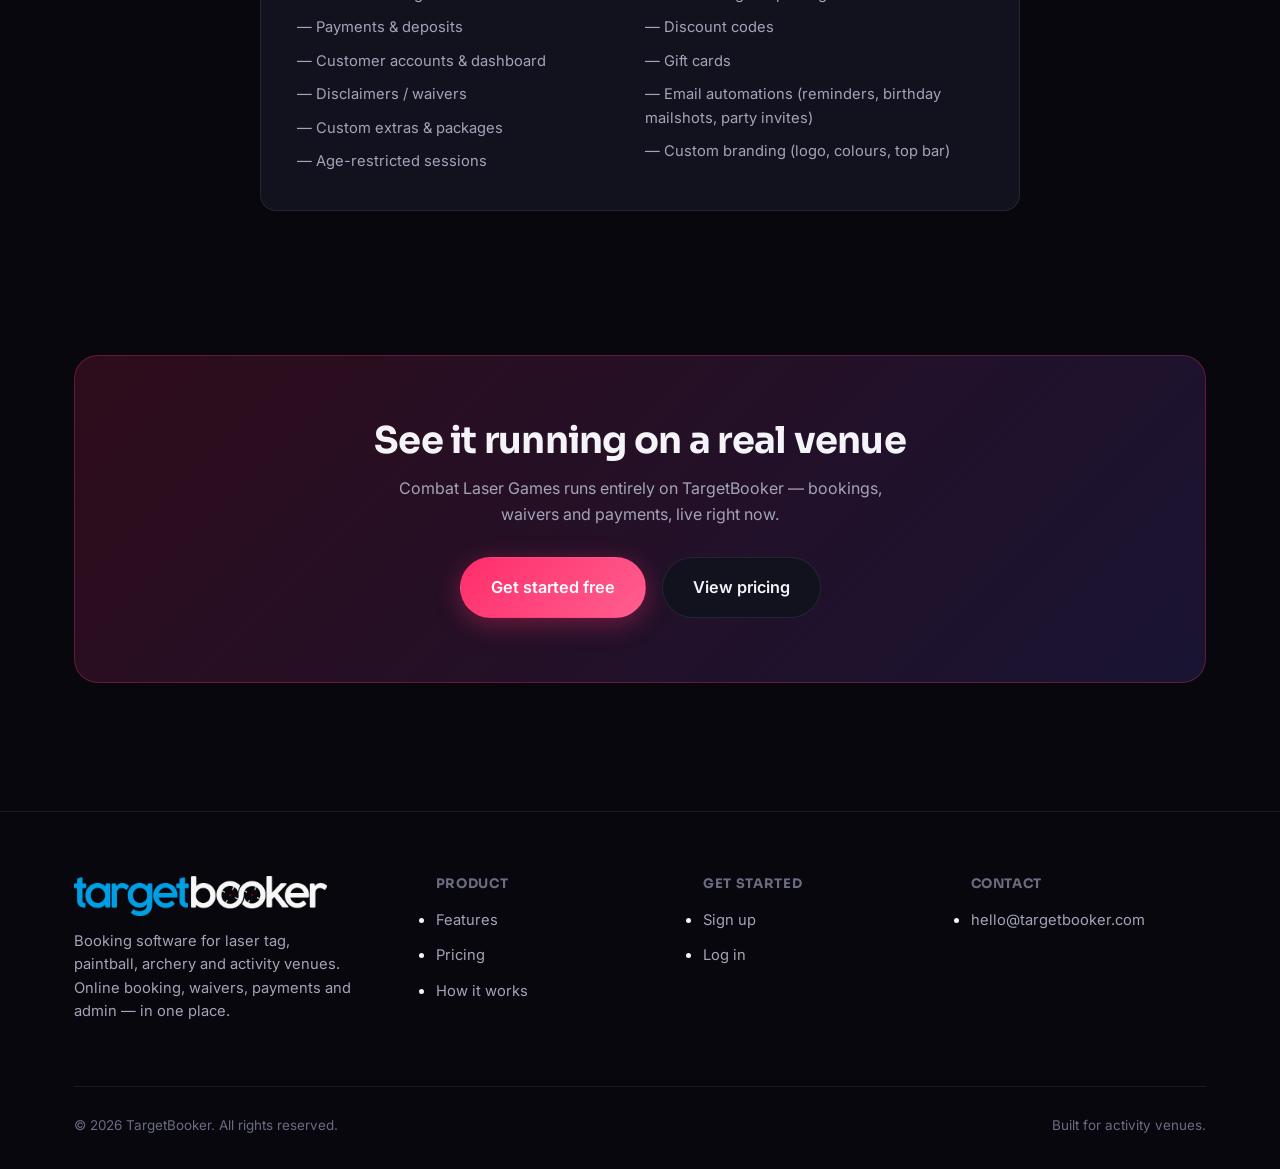
==== commit 212aeec7: "Swap the text wordmark for the new logo image + favicon - assets/Logo.png replaces the '<span class=" ====
--- a/features.html
+++ b/features.html
@@ -3,6 +3,7 @@
 <head>
 <meta charset="UTF-8">
 <meta name="viewport" content="width=device-width, initial-scale=1">
+<link rel="icon" type="image/png" href="assets/Fav.png">
 <title>Features — TargetBooker</title>
 <meta name="description" content="Everything TargetBooker gives your activity venue: online booking, digital waivers, Stripe payments, automated emails, admin dashboard and customer records.">
 <link rel="preconnect" href="https://fonts.googleapis.com">
@@ -16,11 +17,11 @@
 
 <header class="nav">
   <div class="container">
-    <a href="index.html" class="brand"><span class="dot"></span> TargetBooker</a>
+    <a href="/" class="brand" aria-label="TargetBooker"><img src="assets/Logo.png" alt="TargetBooker" style="height:34px;width:auto;display:block"></a>
     <nav class="nav-links" id="nav-links">
-      <a href="features.html">Features</a>
-      <a href="pricing.html">Pricing</a>
-      <a href="info.html">How it works</a>
+      <a href="/features">Features</a>
+      <a href="/pricing">Pricing</a>
+      <a href="/info">How it works</a>
       <a href="https://app.targetbooker.com/onboarding">Sign up</a>
     </nav>
     <div class="nav-cta">
@@ -116,7 +117,7 @@
         <p>Combat Laser Games runs entirely on TargetBooker — bookings, waivers and payments, live right now.</p>
         <div class="hero-actions" style="margin-bottom:0;">
           <a href="https://app.targetbooker.com/onboarding" class="btn btn-primary btn-lg">Get started free</a>
-          <a href="pricing.html" class="btn btn-secondary btn-lg">View pricing</a>
+          <a href="/pricing" class="btn btn-secondary btn-lg">View pricing</a>
         </div>
       </div>
     </div>
@@ -128,15 +129,15 @@
   <div class="container">
     <div class="footer-grid">
       <div>
-        <a href="index.html" class="brand" style="margin-bottom:14px;display:inline-flex;"><span class="dot"></span> TargetBooker</a>
+        <a href="/" class="brand" style="margin-bottom:14px;display:inline-flex;" aria-label="TargetBooker"><img src="assets/Logo.png" alt="TargetBooker" style="height:40px;width:auto;display:block"></a>
         <p style="max-width:280px;font-size:.92rem;">Booking software for laser tag, paintball, archery and activity venues. Online booking, waivers, payments and admin — in one place.</p>
       </div>
       <div>
         <h4>Product</h4>
         <ul>
-          <li><a href="features.html">Features</a></li>
-          <li><a href="pricing.html">Pricing</a></li>
-          <li><a href="info.html">How it works</a></li>
+          <li><a href="/features">Features</a></li>
+          <li><a href="/pricing">Pricing</a></li>
+          <li><a href="/info">How it works</a></li>
         </ul>
       </div>
       <div>
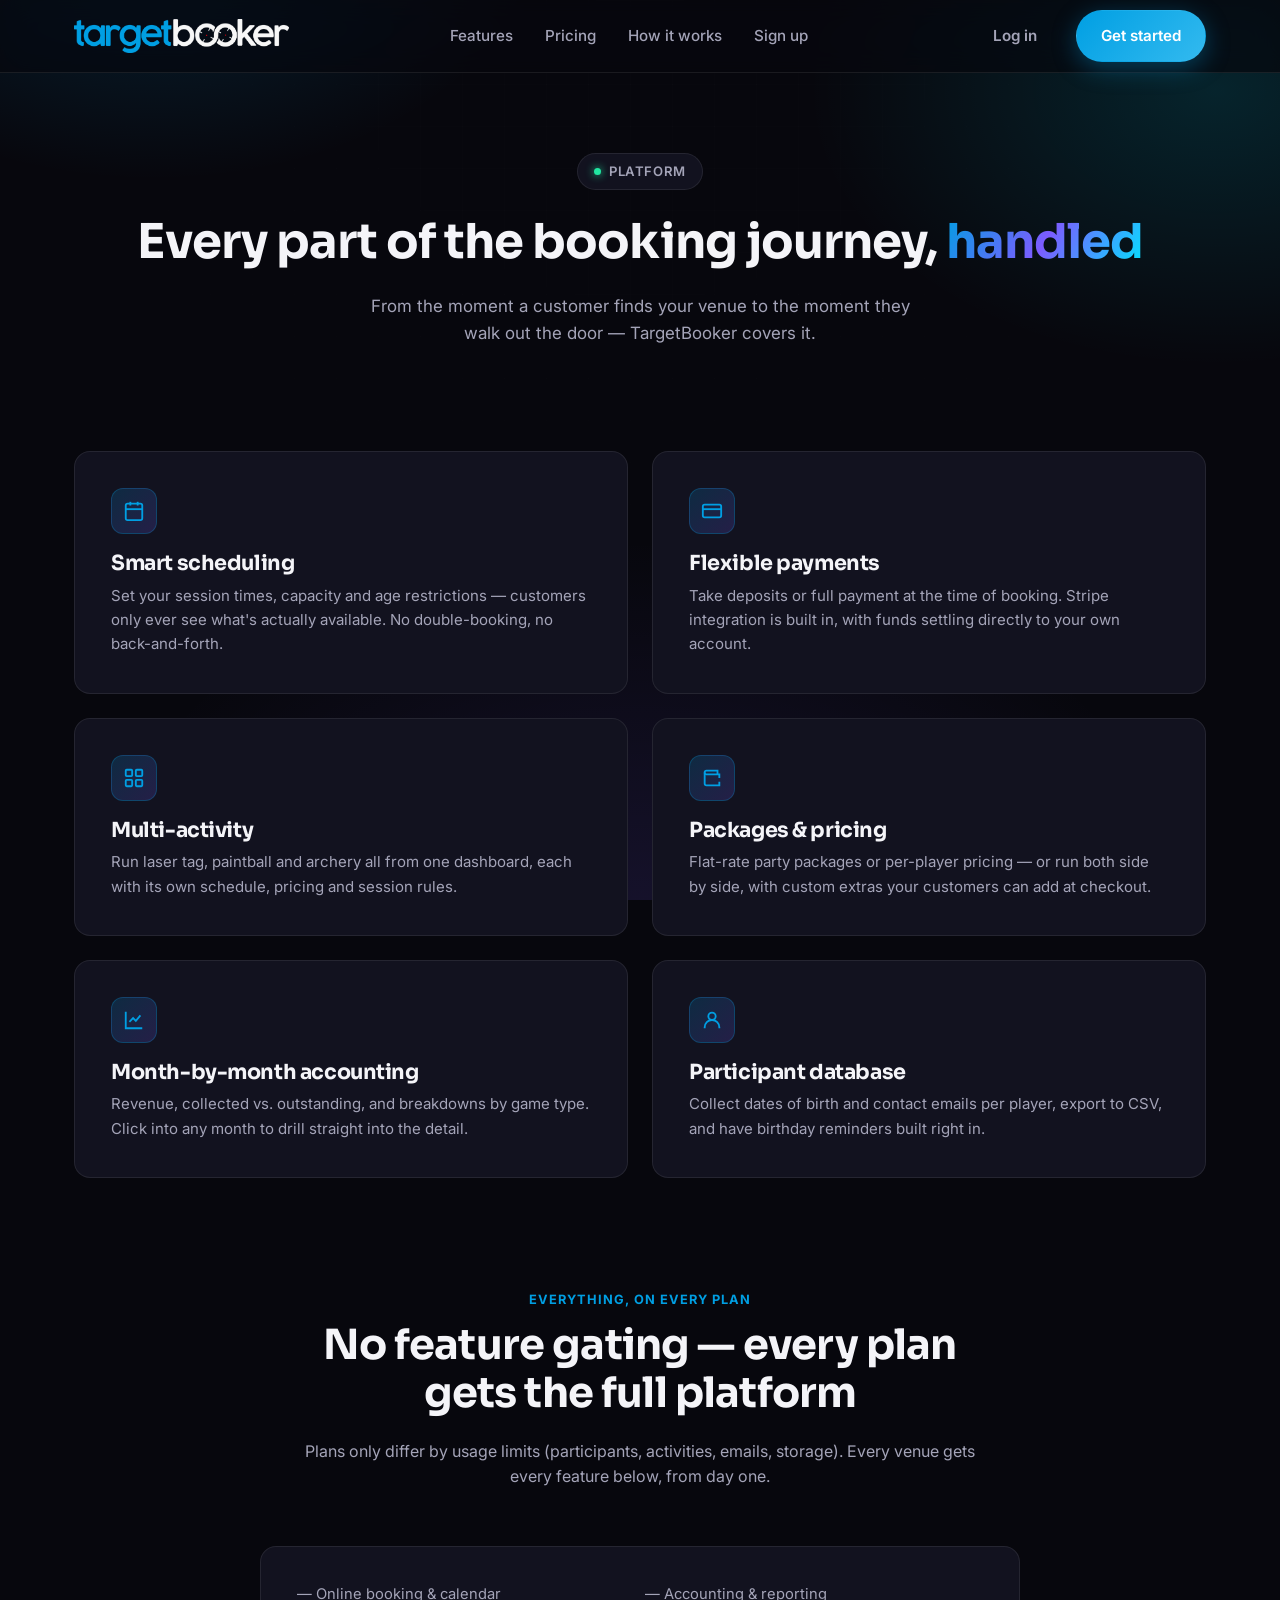
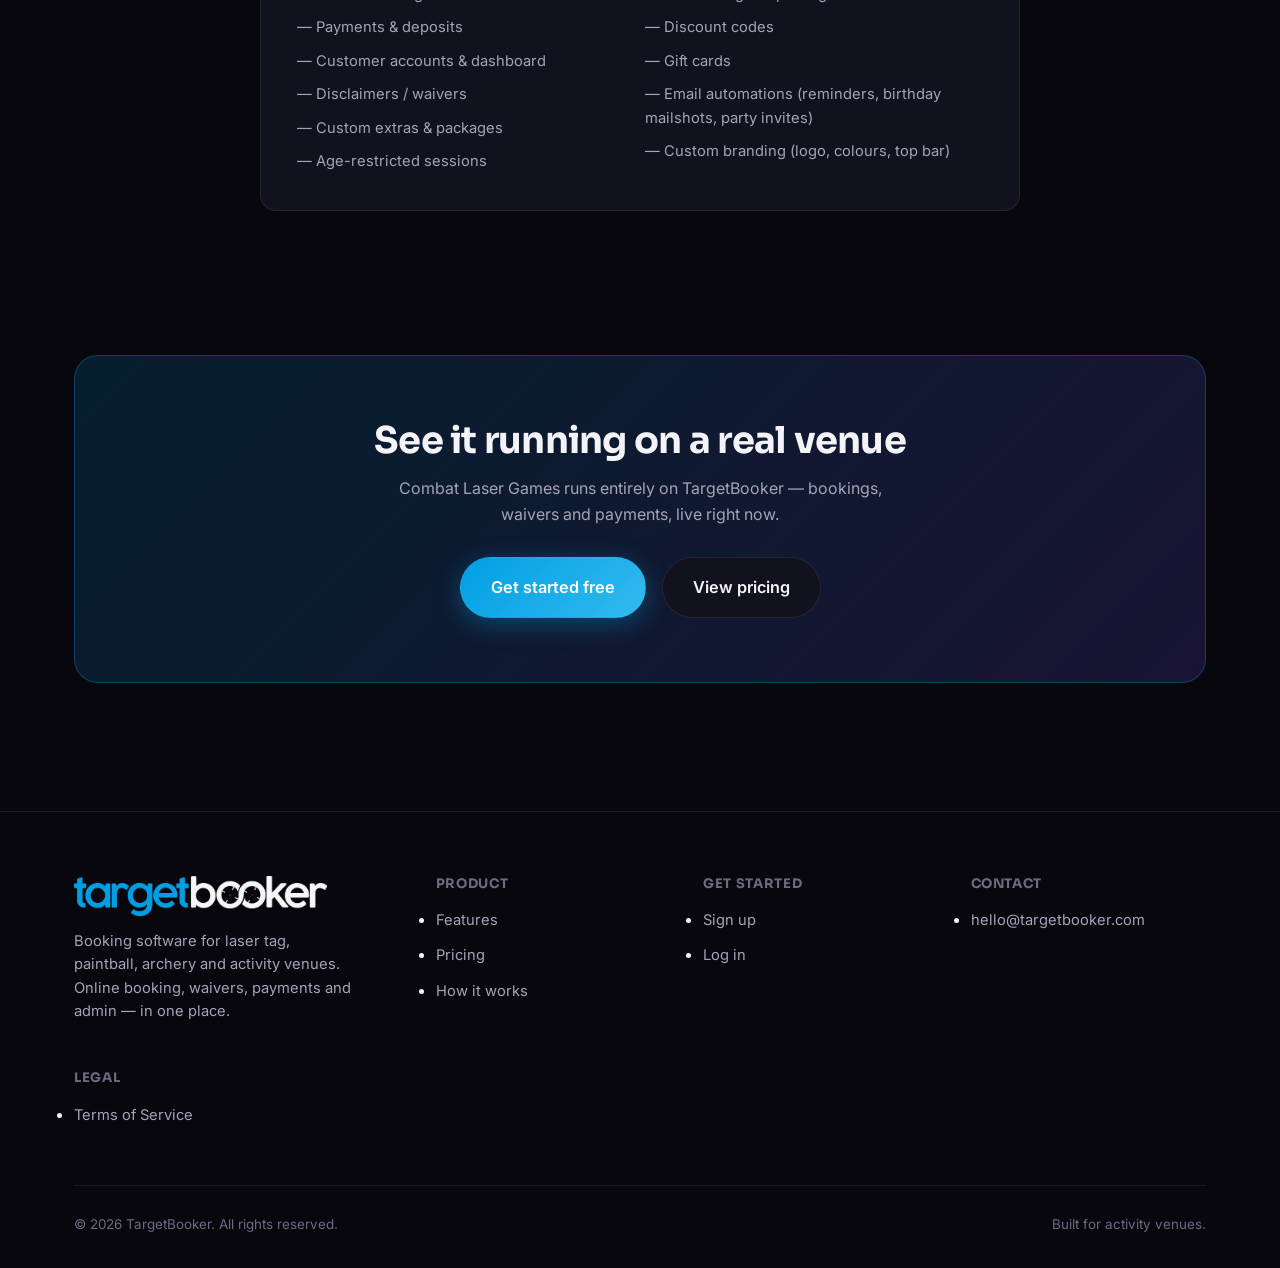
==== commit c93c8091: "Add Terms of Service page + footer link on every marketing page New /terms page with UK SaaS terms c" ====
--- a/features.html
+++ b/features.html
@@ -3,7 +3,7 @@
 <head>
 <meta charset="UTF-8">
 <meta name="viewport" content="width=device-width, initial-scale=1">
-<link rel="icon" type="image/png" href="assets/Fav.png">
+<link rel="icon" type="image/png" href="assets/Favicon.png">
 <title>Features — TargetBooker</title>
 <meta name="description" content="Everything TargetBooker gives your activity venue: online booking, digital waivers, Stripe payments, automated emails, admin dashboard and customer records.">
 <link rel="preconnect" href="https://fonts.googleapis.com">
@@ -153,6 +153,12 @@
           <li><a href="mailto:hello@targetbooker.com">hello@targetbooker.com</a></li>
         </ul>
       </div>
+      <div>
+        <h4>Legal</h4>
+        <ul>
+          <li><a href="/terms">Terms of Service</a></li>
+        </ul>
+      </div>
     </div>
     <div class="footer-bottom">
       <span>© 2026 TargetBooker. All rights reserved.</span>
--- a/assets/styles.css
+++ b/assets/styles.css
@@ -7,13 +7,13 @@
   --text:#f4f4f8;
   --text-dim:#a4a4b8;
   --text-faint:#6b6b82;
-  --accent:#ff2d6a;
+  --accent:#009fe3;
   --accent-2:#00e5ff;
   --accent-3:#7c5cff;
   --success:#21e6a1;
   --radius:16px;
   --radius-sm:10px;
-  --shadow-glow: 0 0 0 1px rgba(255,45,106,0.15), 0 8px 40px rgba(255,45,106,0.12);
+  --shadow-glow: 0 0 0 1px rgba(0,159,227,0.15), 0 8px 40px rgba(0,159,227,0.12);
   --max:1180px;
 }
 
@@ -44,7 +44,7 @@
 .bg-glow{
   position:fixed;inset:0;z-index:-2;pointer-events:none;
   background:
-    radial-gradient(640px 420px at 12% -8%, rgba(255,45,106,0.18), transparent 60%),
+    radial-gradient(640px 420px at 12% -8%, rgba(0,159,227,0.18), transparent 60%),
     radial-gradient(680px 460px at 95% 10%, rgba(0,229,255,0.13), transparent 60%),
     radial-gradient(900px 600px at 50% 100%, rgba(124,92,255,0.12), transparent 60%),
     var(--bg);
@@ -67,7 +67,7 @@
 }
 .nav .container{display:flex;align-items:center;justify-content:space-between;height:72px;}
 .brand{display:flex;align-items:center;gap:10px;font-family:'Sora',sans-serif;font-weight:700;font-size:1.15rem;}
-.brand .dot{width:10px;height:10px;border-radius:3px;background:linear-gradient(135deg,var(--accent),var(--accent-3));box-shadow:0 0 16px rgba(255,45,106,0.7);}
+.brand .dot{width:10px;height:10px;border-radius:3px;background:linear-gradient(135deg,var(--accent),var(--accent-3));box-shadow:0 0 16px rgba(0,159,227,0.7);}
 .nav-links{display:flex;align-items:center;gap:32px;}
 .nav-links a{color:var(--text-dim);font-weight:500;font-size:.95rem;transition:color .2s;}
 .nav-links a:hover{color:var(--text);}
@@ -83,10 +83,10 @@
 }
 .btn:active{transform:scale(0.97);}
 .btn-primary{
-  background:linear-gradient(135deg,var(--accent),#ff5f8f);
-  color:#fff;box-shadow:0 6px 24px rgba(255,45,106,0.35);
-}
-.btn-primary:hover{box-shadow:0 10px 32px rgba(255,45,106,0.5);}
+  background:linear-gradient(135deg,var(--accent),#33baef);
+  color:#fff;box-shadow:0 6px 24px rgba(0,159,227,0.35);
+}
+.btn-primary:hover{box-shadow:0 10px 32px rgba(0,159,227,0.5);}
 .btn-secondary{
   background:var(--surface);border-color:var(--border);color:var(--text);
 }
@@ -142,11 +142,11 @@
   background:var(--surface);border:1px solid var(--border);border-radius:var(--radius);
   padding:28px;transition:transform .2s ease, border-color .2s ease, box-shadow .2s ease;
 }
-.card:hover{transform:translateY(-4px);border-color:rgba(255,45,106,0.35);box-shadow:0 16px 40px rgba(0,0,0,0.35);}
+.card:hover{transform:translateY(-4px);border-color:rgba(0,159,227,0.35);box-shadow:0 16px 40px rgba(0,0,0,0.35);}
 .icon-box{
   width:46px;height:46px;border-radius:12px;display:flex;align-items:center;justify-content:center;
-  background:linear-gradient(135deg,rgba(255,45,106,0.18),rgba(124,92,255,0.18));
-  border:1px solid rgba(255,45,106,0.25);margin-bottom:18px;color:var(--accent);
+  background:linear-gradient(135deg,rgba(0,159,227,0.18),rgba(124,92,255,0.18));
+  border:1px solid rgba(0,159,227,0.25);margin-bottom:18px;color:var(--accent);
 }
 .card h3{font-size:1.08rem;margin-bottom:8px;}
 .card p{margin-bottom:0;font-size:.94rem;}
@@ -178,8 +178,8 @@
   padding:34px 28px;display:flex;flex-direction:column;
 }
 .price-card.featured{
-  border-color:rgba(255,45,106,0.55);
-  background:linear-gradient(160deg,rgba(255,45,106,0.08),var(--surface) 40%);
+  border-color:rgba(0,159,227,0.55);
+  background:linear-gradient(160deg,rgba(0,159,227,0.08),var(--surface) 40%);
   box-shadow:var(--shadow-glow);position:relative;
 }
 .price-card.featured .badge{
@@ -207,7 +207,7 @@
 }
 @media(max-width:800px){.case-card{grid-template-columns:1fr;}}
 .case-card .visual{
-  background:linear-gradient(160deg,rgba(255,45,106,0.22),rgba(124,92,255,0.18));
+  background:linear-gradient(160deg,rgba(0,159,227,0.22),rgba(124,92,255,0.18));
   padding:40px;display:flex;flex-direction:column;justify-content:center;gap:18px;
 }
 .case-card .visual .stat{font-family:'Sora',sans-serif;font-weight:700;font-size:2.1rem;}
@@ -242,8 +242,8 @@
 /* cta band */
 .cta-band{
   border-radius:24px;padding:64px 48px;text-align:center;position:relative;overflow:hidden;
-  background:linear-gradient(135deg,rgba(255,45,106,0.16),rgba(124,92,255,0.16));
-  border:1px solid rgba(255,45,106,0.3);
+  background:linear-gradient(135deg,rgba(0,159,227,0.16),rgba(124,92,255,0.16));
+  border:1px solid rgba(0,159,227,0.3);
 }
 .cta-band h2{font-size:clamp(1.7rem,3vw,2.3rem);margin-bottom:14px;}
 .cta-band p{max-width:520px;margin:0 auto 30px;}
